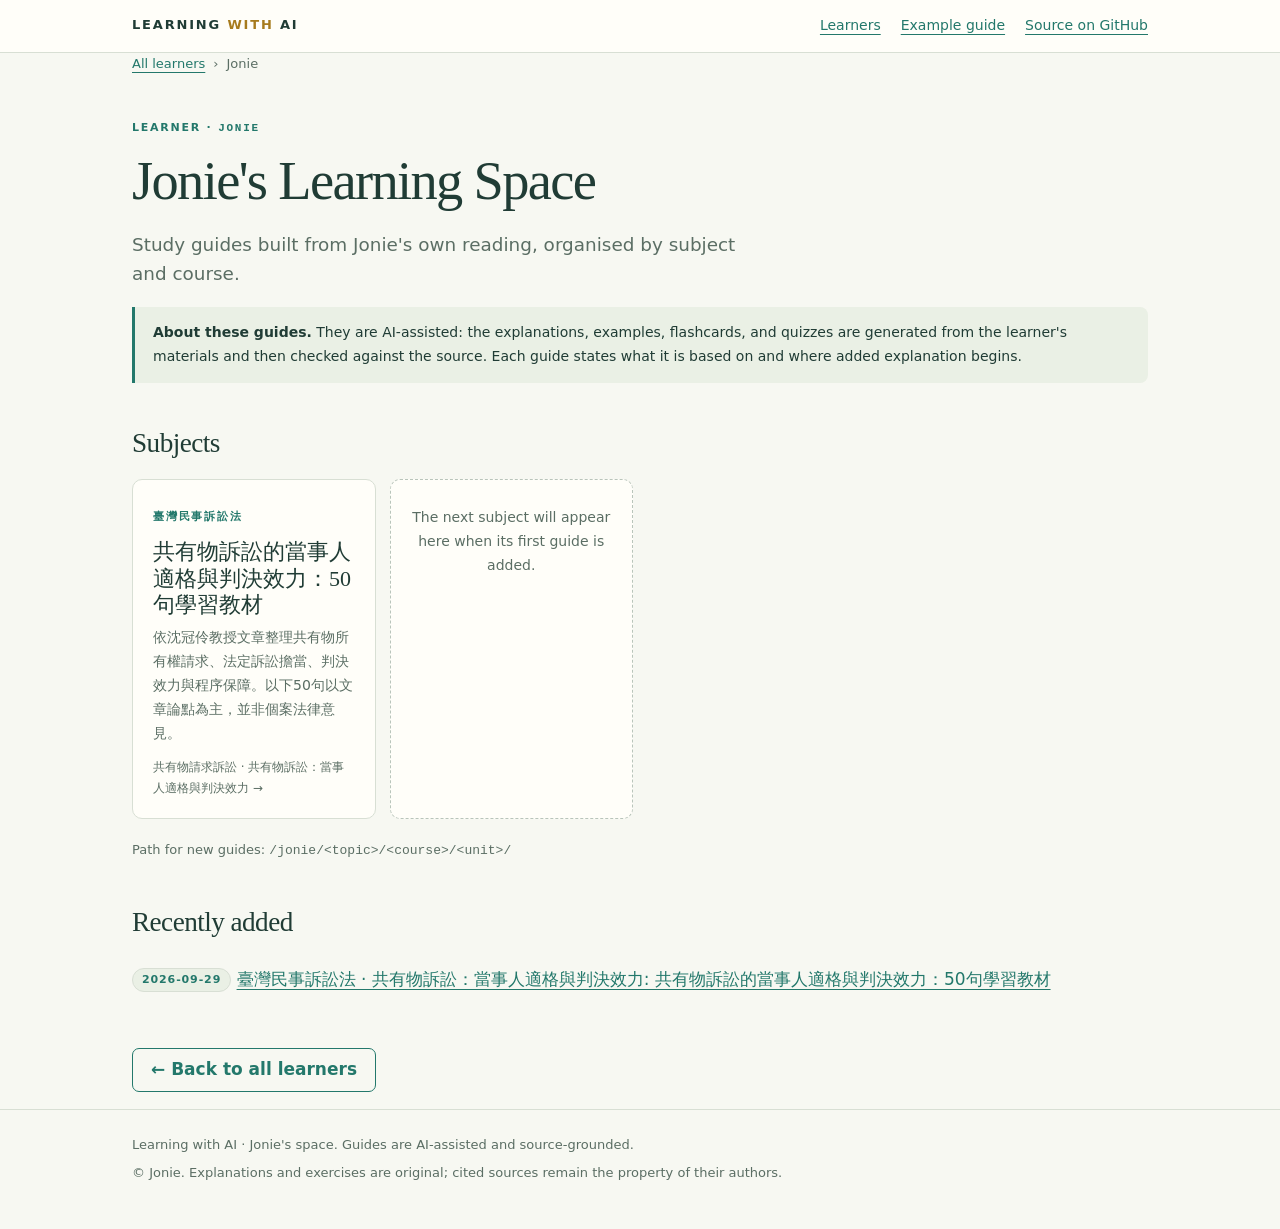
==== jonie/index.html @ a966d1f8 "Publish jonie/taiwan-civil-procedure/shared-property-litigation/party-standing-and-judgment-effect: " ====
<!doctype html>
<html lang="en">
<head>
<meta charset="utf-8">
<meta name="viewport" content="width=device-width, initial-scale=1">
<meta name="description" content="Jonie&#x27;s learning space: subjects, courses, and recently added study guides.">
<meta name="generator" content="hermes-azure learn_publisher">
<title>Jonie&#x27;s Learning Space · Learning with AI</title>
<link rel="icon" href="data:image/svg+xml,%3Csvg xmlns=%27http://www.w3.org/2000/svg%27 viewBox=%270 0 32 32%27%3E%3Crect width=%2732%27 height=%2732%27 rx=%277%27 fill=%27%2323786b%27/%3E%3Ctext x=%2716%27 y=%2722%27 font-family=%27Georgia,serif%27 font-size=%2719%27 text-anchor=%27middle%27 fill=%27%23fffef9%27%3EL%3C/text%3E%3C/svg%3E">
<link rel="stylesheet" href="../assets/css/site.css">
<script src="../assets/js/site.js" defer></script>
</head>
<body>
<a class="skip" href="#main">Skip to content</a>
<header class="site-header">
  <div class="wrap">
    <a class="brand" href="../">Learning <span>with</span> AI</a>
    <nav class="site-nav" aria-label="Site"><a href="../">Learners</a><a href="../examples/interactive-study-guide/">Example guide</a><a href="https://github.com/weijen-ai/learn">Source on GitHub</a></nav>
  </div>
</header>

<main id="main" class="wrap">
  <nav class="breadcrumb" aria-label="Breadcrumb">
    <ol>
      <li><a href="../">All learners</a></li>
      <li aria-current="page">Jonie</li>
    </ol>
  </nav>

  <section aria-labelledby="title">
    <p class="eyebrow">Learner · <code>jonie</code></p>
    <h1 id="title">Jonie's Learning Space</h1>
    <p class="lede">Study guides built from Jonie&#x27;s own reading, organised by subject and course.</p>
    <div class="notice">
      <p><strong>About these guides.</strong> They are AI-assisted: the explanations, examples, flashcards, and quizzes are generated from the learner's materials and then checked against the source. Each guide states what it is based on and where added explanation begins.</p>
    </div>
  </section>

  <section aria-labelledby="subjects">
    <h2 id="subjects">Subjects</h2>
    <div class="cards">
      <a class="card" href="taiwan-civil-procedure/shared-property-litigation/party-standing-and-judgment-effect/">
        <span class="eyebrow">臺灣民事訴訟法</span>
        <h3>共有物訴訟的當事人適格與判決效力：50句學習教材</h3>
        <p>依沈冠伶教授文章整理共有物所有權請求、法定訴訟擔當、判決效力與程序保障。以下50句以文章論點為主，並非個案法律意見。</p>
        <span class="meta">共有物請求訴訟 · 共有物訴訟：當事人適格與判決效力 →</span>
      </a>
      <div class="card empty" aria-label="Next subject coming soon">
        <p>The next subject will appear here when its first guide is added.</p>
      </div>
    </div>
    <p class="breadcrumb">Path for new guides: <code>/jonie/&lt;topic&gt;/&lt;course&gt;/&lt;unit&gt;/</code></p>
  </section>

  <section aria-labelledby="recent">
    <h2 id="recent">Recently added</h2>
    <ul class="plain">
      <li><span class="badge">2026-09-29</span> <a href="taiwan-civil-procedure/shared-property-litigation/party-standing-and-judgment-effect/">臺灣民事訴訟法 · 共有物訴訟：當事人適格與判決效力: 共有物訴訟的當事人適格與判決效力：50句學習教材</a></li>
    </ul>
  </section>

  <p><a class="button secondary" href="../">← Back to all learners</a></p>
</main>

<footer class="site-footer">
  <div class="wrap">
    <p>Learning with AI · Jonie's space. Guides are AI-assisted and source-grounded.</p>
    <p>© Jonie. Explanations and exercises are original; cited sources remain the property of their authors.</p>
  </div>
</footer>
</body>
</html>
---- assets/css/site.css ----
/* Learning with AI — shared visual foundation. No framework, no build step.
   Tokens follow the MML reading companion so guides can migrate without restyling. */
:root{--paper:#f7f8f2;--ink:#203c35;--muted:#5b6e64;--teal:#23786b;--teal-dark:#185b50;--gold:#a77b1d;--coral:#b84b39;--line:#d8dfd4;--soft:#eaf0e5;--white:#fffef9;--max:1080px}
*{box-sizing:border-box}
html{scroll-behavior:smooth}
body{margin:0;background:var(--paper);color:var(--ink);font:17px/1.7 system-ui,-apple-system,BlinkMacSystemFont,"Segoe UI","Noto Sans TC","PingFang TC",sans-serif}
a{color:var(--teal);text-decoration-thickness:1px;text-underline-offset:4px}
a:hover{color:var(--teal-dark)}
button,input,select{font:inherit}
p{margin:0 0 1em}
h1,h2,h3{line-height:1.2}
h1,h2{font-family:Georgia,"Times New Roman","Noto Serif TC",serif;font-weight:400}
h1{font-size:clamp(2rem,4.5vw,3.4rem);letter-spacing:-.03em;margin:8px 0 16px}
h2{font-size:1.7rem;letter-spacing:-.02em;margin:0 0 16px}
h3{font-size:1.1rem;margin:0 0 8px}
strong{font-weight:650}
:focus-visible{outline:3px solid var(--gold);outline-offset:3px}
.skip{position:absolute;top:-100px;left:10px;z-index:10;background:var(--white);padding:10px 14px;border:1px solid var(--line);border-radius:6px}
.skip:focus{top:10px}
.wrap{max-width:var(--max);margin:0 auto;padding:0 clamp(16px,4vw,32px)}
.site-header{border-bottom:1px solid var(--line);background:var(--white)}
.site-header .wrap{display:flex;align-items:center;justify-content:space-between;gap:12px 24px;flex-wrap:wrap;padding-top:14px;padding-bottom:14px}
.brand{text-decoration:none;color:var(--ink);font:700 13px/1.3 system-ui,sans-serif;letter-spacing:.14em;text-transform:uppercase}
.brand span{color:var(--gold)}
.site-nav{display:flex;gap:6px 20px;flex-wrap:wrap;font-size:14px}
.site-nav a[aria-current=page]{color:var(--ink);font-weight:600;text-decoration:none}
main{padding:28px 0 56px}
section{margin:44px 0}
.eyebrow{font-size:11px;font-weight:700;letter-spacing:.16em;color:var(--teal);text-transform:uppercase}
.lede{font-size:1.15rem;color:var(--muted);max-width:640px;line-height:1.6}
.breadcrumb{font-size:13px;color:var(--muted);margin:0 0 6px}
.breadcrumb ol{list-style:none;display:flex;flex-wrap:wrap;gap:4px 8px;padding:0;margin:0}
.breadcrumb li+li::before{content:"›";margin-right:8px;color:var(--muted)}
.cards{display:grid;grid-template-columns:repeat(auto-fill,minmax(240px,1fr));gap:14px;margin:20px 0}
.card{display:block;border:1px solid var(--line);background:var(--white);border-radius:10px;padding:20px;color:var(--ink);text-decoration:none;transition:transform .15s,box-shadow .15s}
a.card:hover{transform:translateY(-2px);box-shadow:0 6px 18px rgba(32,60,53,.08)}
.card h3{font:22px/1.2 Georgia,"Times New Roman",serif;margin:10px 0 8px}
.card p{font-size:14px;color:var(--muted);margin:0}
.card .meta{display:block;font-size:12px;color:var(--muted);margin-top:12px}
.button{display:inline-block;border:1px solid var(--teal);background:var(--teal);color:#fff;padding:9px 18px;border-radius:7px;font-weight:600;line-height:1.4;text-decoration:none;cursor:pointer}
.button:hover{background:var(--teal-dark);color:#fff}
.button.secondary{background:transparent;color:var(--teal)}
.button.secondary:hover{background:var(--soft)}
.button:disabled{opacity:.45;cursor:default}
.badge{display:inline-block;font-size:11px;font-weight:700;letter-spacing:.08em;text-transform:uppercase;padding:2px 9px;border-radius:999px;background:var(--soft);color:var(--teal);border:1px solid var(--line);vertical-align:middle}
.badge.gold{color:var(--gold)}
.badge.coral{color:var(--coral)}
.badge.muted{color:var(--muted)}
.empty{border:1px dashed #b9c5bb;border-radius:10px;padding:26px 20px;text-align:center;color:var(--muted);font-size:15px}
.empty p{margin:0}
.notice{border-left:3px solid var(--teal);background:var(--soft);padding:14px 18px;font-size:14px;border-radius:0 8px 8px 0;margin:16px 0}
.notice.gold{border-color:var(--gold)}
.notice p:last-child{margin:0}
ul.plain{list-style:none;padding:0;margin:0}
ul.plain li{padding:10px 0;border-bottom:1px solid var(--line)}
ul.plain li:last-child{border-bottom:0}
.site-footer{border-top:1px solid var(--line);padding:24px 0 40px;font-size:13px;color:var(--muted)}
.site-footer p{margin:0 0 6px}
/* Study-guide primitives */
.objectives{background:var(--white);border:1px solid var(--line);border-radius:10px;padding:18px 22px}
.objectives ul{margin:8px 0 0;padding-left:22px}
details.step{border:1px solid var(--line);border-radius:8px;background:var(--white);padding:0 18px;margin:12px 0}
details.step summary{cursor:pointer;padding:14px 0;font-weight:600;list-style-position:inside}
details.step[open] summary{border-bottom:1px solid var(--line)}
details.step .body{padding:12px 0 16px}
.math-block{background:var(--soft);border:1px solid var(--line);border-radius:9px;padding:18px;margin:18px 0;overflow-x:auto;text-align:center;font-size:1.1rem}
.katex-display{margin:0}
.flashcard{border:1px solid var(--line);background:var(--white);border-radius:10px;padding:20px 22px;margin:14px 0}
.flashcard .prompt{font-size:1.1rem;font-weight:600;margin:0 0 10px}
.flashcard details summary{cursor:pointer;color:var(--teal);font-weight:600}
.flashcard details .answer{margin-top:12px;padding-top:12px;border-top:1px dashed var(--line)}
.deck-nav{display:flex;align-items:center;gap:10px;flex-wrap:wrap;margin:12px 0}
.deck-nav output{font-size:14px;color:var(--muted)}
.quiz-item{border:1px solid var(--line);border-radius:8px;padding:16px 20px 18px;margin:16px 0;background:var(--white)}
.quiz-item legend{font-weight:600;padding:0 6px}
.quiz-item label{display:block;margin:6px 0;padding:8px 10px;border-radius:6px;cursor:pointer}
.quiz-item label:hover{background:var(--soft)}
.quiz-item input{accent-color:var(--teal);margin-right:8px}
.quiz-feedback{margin-top:12px;padding:12px 14px;border-radius:6px;font-size:14px;background:var(--soft)}
.quiz-feedback:empty{display:none}
.quiz-feedback.correct{border-left:3px solid var(--teal)}
.quiz-feedback.incorrect{border-left:3px solid var(--coral)}
.quiz-score{font-weight:600;margin:12px 0 0}
.quiz-actions{display:flex;gap:10px;flex-wrap:wrap;margin-top:12px}
.provenance{font-size:14px;color:var(--muted);border-top:1px solid var(--line);padding-top:16px}
table{border-collapse:collapse;width:100%;font-size:15px}
th,td{text-align:left;padding:8px 10px;border-bottom:1px solid var(--line)}
.table-wrap{overflow-x:auto}
@media (max-width:640px){body{font-size:16px}.card{padding:16px}.site-header .wrap{padding-top:12px;padding-bottom:12px}h2{font-size:1.45rem}}
@media (prefers-reduced-motion:reduce){html{scroll-behavior:auto}a.card{transition:none}}
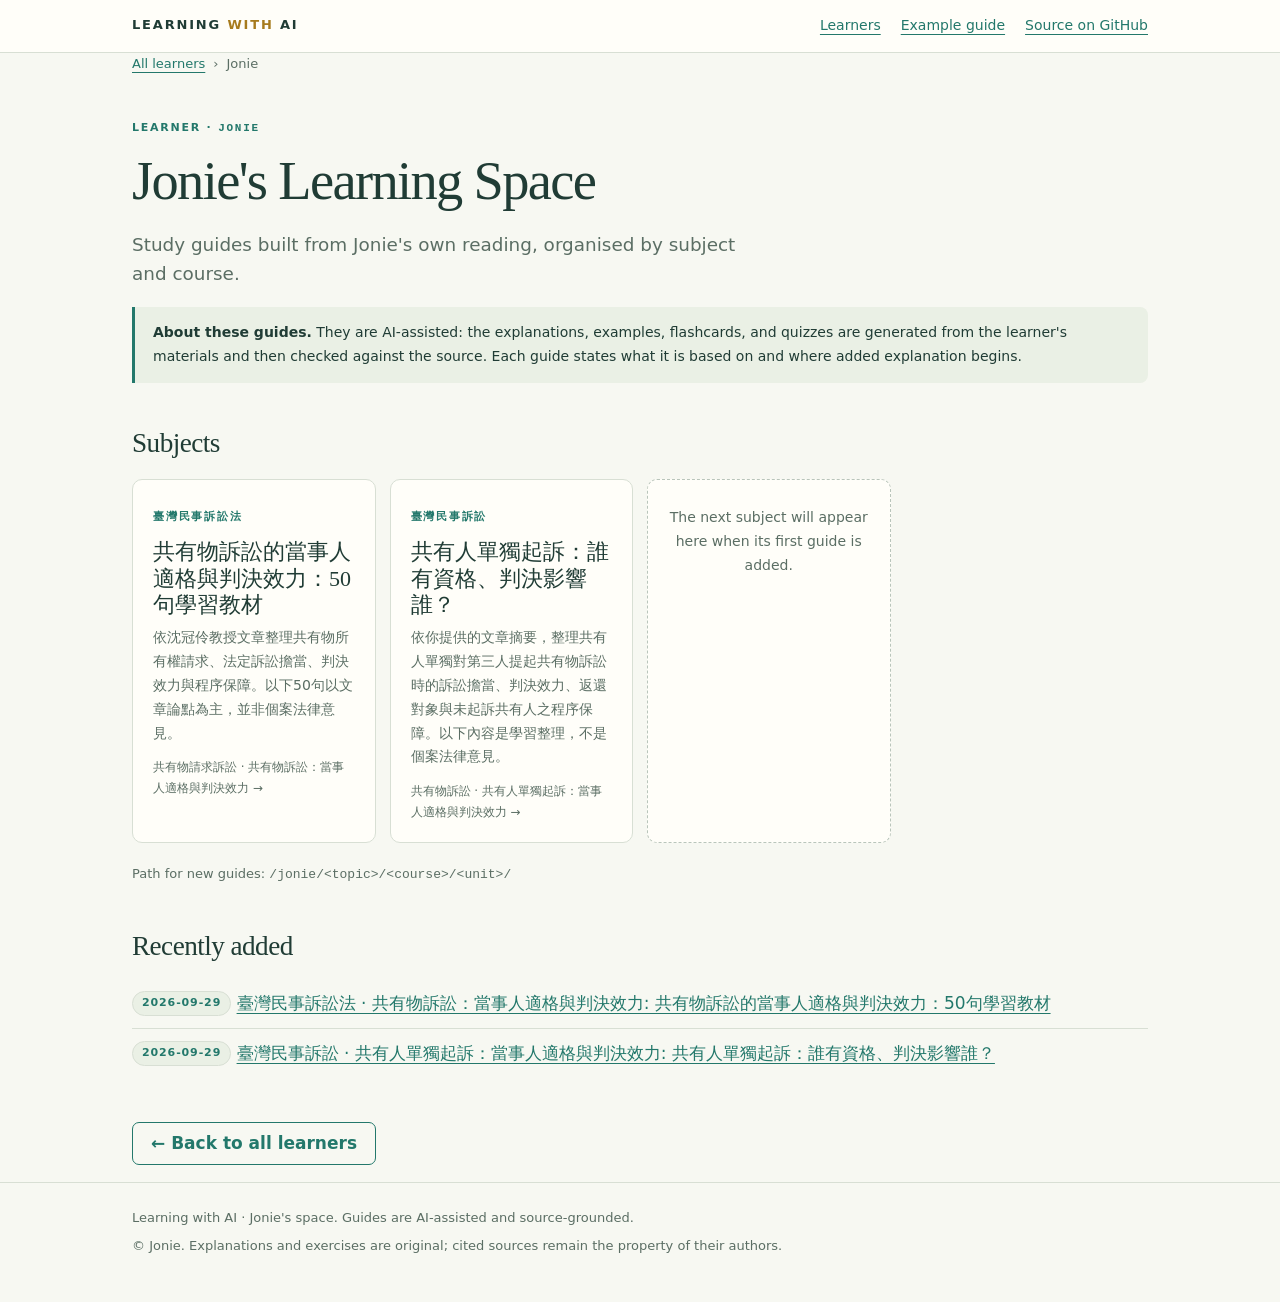
==== commit bcc1327e: "Publish jonie/taiwan-civil-procedure/shared-property-litigation/single-co-owner-standing-and-judgmen" ====
--- a/jonie/index.html
+++ b/jonie/index.html
@@ -45,6 +45,12 @@
         <p>依沈冠伶教授文章整理共有物所有權請求、法定訴訟擔當、判決效力與程序保障。以下50句以文章論點為主，並非個案法律意見。</p>
         <span class="meta">共有物請求訴訟 · 共有物訴訟：當事人適格與判決效力 →</span>
       </a>
+      <a class="card" href="taiwan-civil-procedure/shared-property-litigation/single-co-owner-standing-and-judgment-effect/">
+        <span class="eyebrow">臺灣民事訴訟</span>
+        <h3>共有人單獨起訴：誰有資格、判決影響誰？</h3>
+        <p>依你提供的文章摘要，整理共有人單獨對第三人提起共有物訴訟時的訴訟擔當、判決效力、返還對象與未起訴共有人之程序保障。以下內容是學習整理，不是個案法律意見。</p>
+        <span class="meta">共有物訴訟 · 共有人單獨起訴：當事人適格與判決效力 →</span>
+      </a>
       <div class="card empty" aria-label="Next subject coming soon">
         <p>The next subject will appear here when its first guide is added.</p>
       </div>
@@ -56,6 +62,7 @@
     <h2 id="recent">Recently added</h2>
     <ul class="plain">
       <li><span class="badge">2026-09-29</span> <a href="taiwan-civil-procedure/shared-property-litigation/party-standing-and-judgment-effect/">臺灣民事訴訟法 · 共有物訴訟：當事人適格與判決效力: 共有物訴訟的當事人適格與判決效力：50句學習教材</a></li>
+      <li><span class="badge">2026-09-29</span> <a href="taiwan-civil-procedure/shared-property-litigation/single-co-owner-standing-and-judgment-effect/">臺灣民事訴訟 · 共有人單獨起訴：當事人適格與判決效力: 共有人單獨起訴：誰有資格、判決影響誰？</a></li>
     </ul>
   </section>
 
